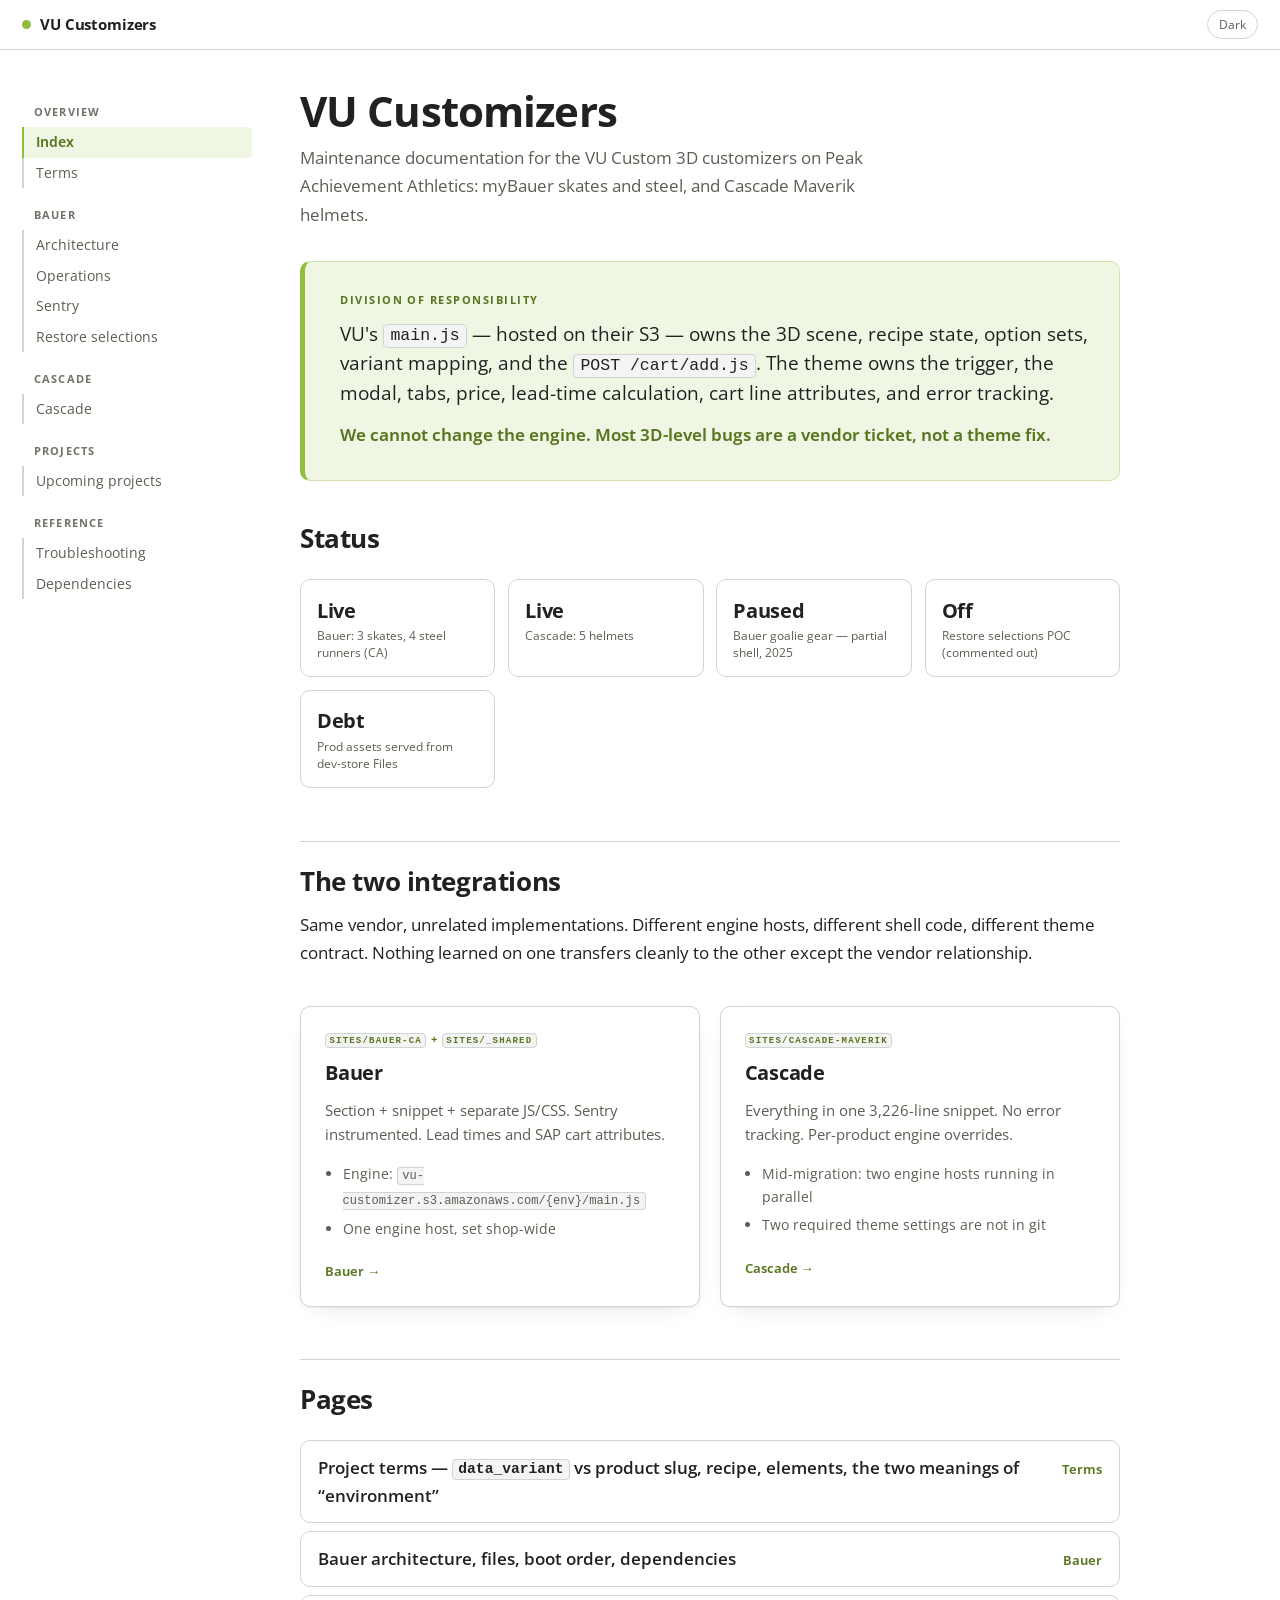
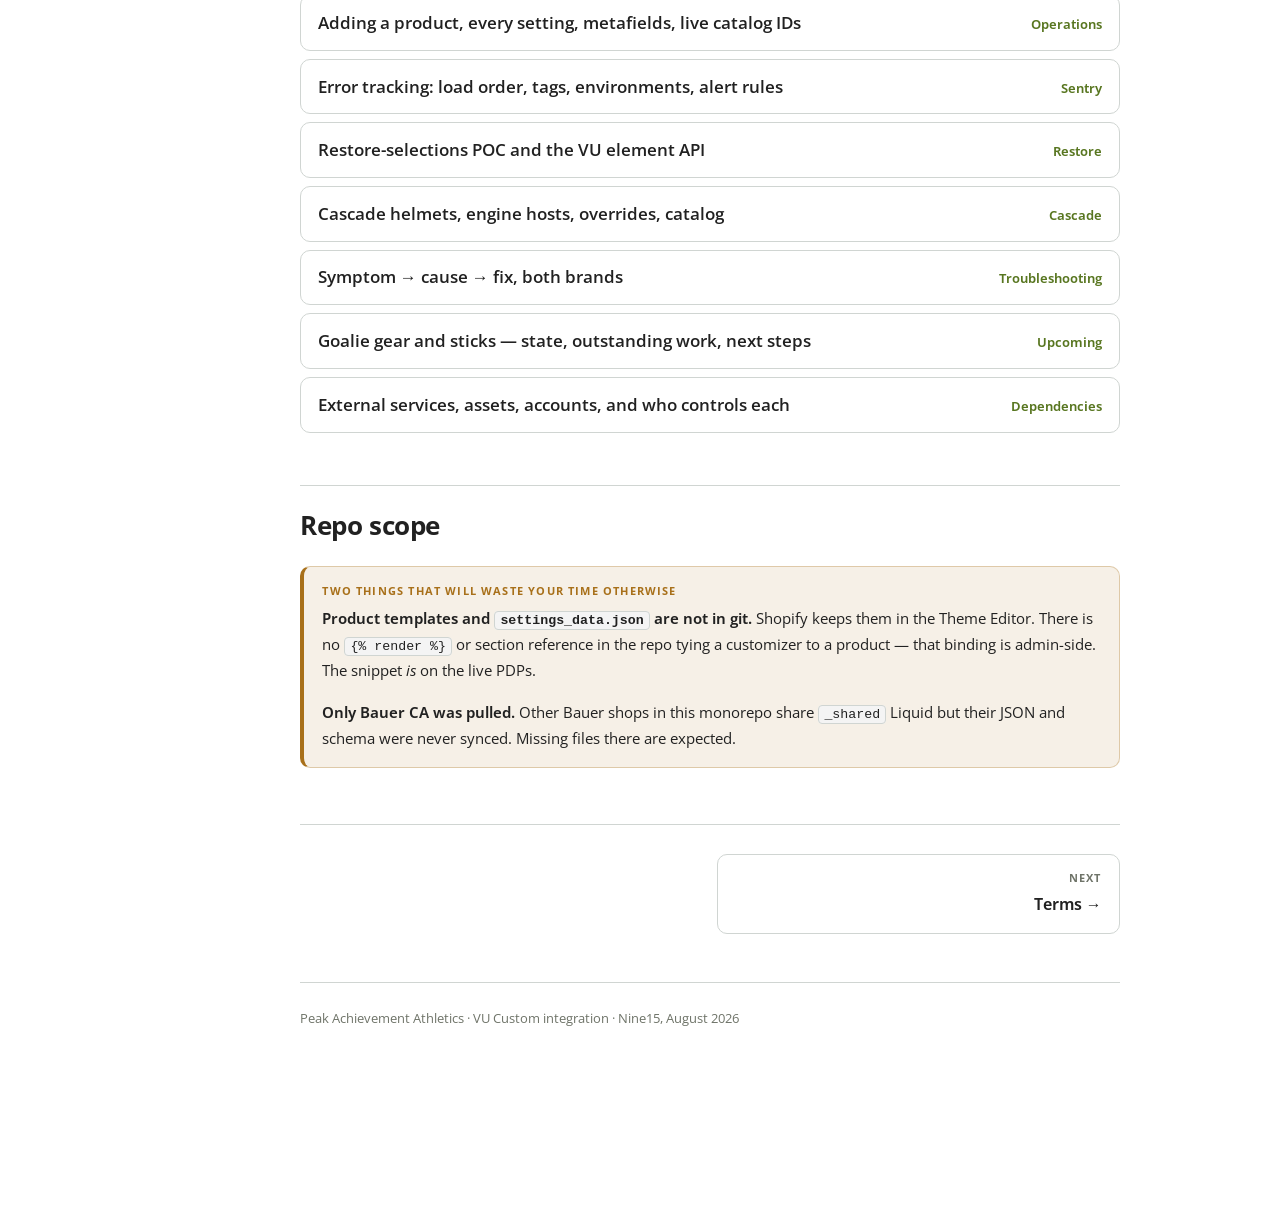
==== index.html @ 835f1262 "updated" ====
<!DOCTYPE html>
<html lang="en" data-theme="light">
<head>
<meta charset="utf-8">
<meta name="viewport" content="width=device-width,initial-scale=1">
<meta name="robots" content="noindex,nofollow,noarchive">
<title>VU Customizers — knowledge transfer</title>
<link rel="preconnect" href="https://fonts.googleapis.com">
<link rel="preconnect" href="https://fonts.gstatic.com" crossorigin>
<link rel="stylesheet" href="https://fonts.googleapis.com/css2?family=Open+Sans:ital,wght@0,400;0,600;0,700;1,400&display=swap">
<link rel="stylesheet" href="./guide.css">
</head>
<body>
<header class="top"><div class="top-in">
  <a class="brand" href="./index.html"><span class="dot"></span><b>VU Customizers</b></a>
  <button class="tbtn" id="tt" type="button">Dark</button>
</div></header>
<div class="wrap solo">
<main>

<h1>VU Customizers</h1>
<p class="lede">Maintenance documentation for the VU Custom 3D customizers on Peak Achievement Athletics: myBauer skates and steel, and Cascade Maverik helmets.</p>

<div class="gold">
  <p class="tag">Division of responsibility</p>
  <p>VU's <code>main.js</code> — hosted on their S3 — owns the 3D scene, recipe state, option sets, variant mapping, and the <code>POST /cart/add.js</code>. The theme owns the trigger, the modal, tabs, price, lead-time calculation, cart line attributes, and error tracking.</p>
  <span class="ask">We cannot change the engine. Most 3D-level bugs are a vendor ticket, not a theme fix.</span>
</div>

<h2 id="state">Status</h2>
<div class="statrow">
  <div class="stat"><b>Live</b><span>Bauer: 3 skates, 4 steel runners (CA)</span></div>
  <div class="stat"><b>Live</b><span>Cascade: 5 helmets</span></div>
  <div class="stat"><b>Paused</b><span>Bauer goalie gear — partial shell, 2025</span></div>
  <div class="stat"><b>Off</b><span>Restore selections POC (commented out)</span></div>
  <div class="stat"><b>Debt</b><span>Prod assets served from dev-store Files</span></div>
</div>

<h2 id="brands">The two integrations</h2>
<p>Same vendor, unrelated implementations. Different engine hosts, different shell code, different theme contract. Nothing learned on one transfers cleanly to the other except the vendor relationship.</p>

<div class="cards">
  <a class="card" href="./bauer.html">
    <p class="who"><code>sites/bauer-ca</code> + <code>sites/_shared</code></p>
    <h3>Bauer</h3>
    <p>Section + snippet + separate JS/CSS. Sentry instrumented. Lead times and SAP cart attributes.</p>
    <ul>
      <li>Engine: <code>vu-customizer.s3.amazonaws.com/{env}/main.js</code></li>
      <li>One engine host, set shop-wide</li>
    </ul>
    <span class="go">Bauer &rarr;</span>
  </a>
  <a class="card" href="./cascade.html">
    <p class="who"><code>sites/cascade-maverik</code></p>
    <h3>Cascade</h3>
    <p>Everything in one 3,226-line snippet. No error tracking. Per-product engine overrides.</p>
    <ul>
      <li>Mid-migration: two engine hosts running in parallel</li>
      <li>Two required theme settings are not in git</li>
    </ul>
    <span class="go">Cascade &rarr;</span>
  </a>
</div>

<h2 id="pages">Pages</h2>
<ul class="router">
  <li><a href="./glossary.html"><span class="qq">Project terms — <code>data_variant</code> vs product slug, recipe, elements, the two meanings of “environment”</span><span class="aa">Terms</span></a></li>
  <li><a href="./bauer.html"><span class="qq">Bauer architecture, files, boot order, dependencies</span><span class="aa">Bauer</span></a></li>
  <li><a href="./operations-guide.html"><span class="qq">Adding a product, every setting, metafields, live catalog IDs</span><span class="aa">Operations</span></a></li>
  <li><a href="./sentry.html"><span class="qq">Error tracking: load order, tags, environments, alert rules</span><span class="aa">Sentry</span></a></li>
  <li><a href="./restore.html"><span class="qq">Restore-selections POC and the VU element API</span><span class="aa">Restore</span></a></li>
  <li><a href="./cascade.html"><span class="qq">Cascade helmets, engine hosts, overrides, catalog</span><span class="aa">Cascade</span></a></li>
  <li><a href="./troubleshooting.html"><span class="qq">Symptom → cause → fix, both brands</span><span class="aa">Troubleshooting</span></a></li>
  <li><a href="./roadmap.html"><span class="qq">Goalie gear and sticks — state, outstanding work, next steps</span><span class="aa">Upcoming</span></a></li>
  <li><a href="./dependencies.html"><span class="qq">External services, assets, accounts, and who controls each</span><span class="aa">Dependencies</span></a></li>
</ul>

<h2 id="repo">Repo scope</h2>
<div class="call care">
  <span class="lab">Two things that will waste your time otherwise</span>
  <p><strong>Product templates and <code>settings_data.json</code> are not in git.</strong> Shopify keeps them in the Theme Editor. There is no <code>{% render %}</code> or section reference in the repo tying a customizer to a product — that binding is admin-side. The snippet <em>is</em> on the live PDPs.</p>
  <p><strong>Only Bauer CA was pulled.</strong> Other Bauer shops in this monorepo share <code>_shared</code> Liquid but their JSON and schema were never synced. Missing files there are expected.</p>
</div>

<div class="pager">
  <span></span>
  <a class="nx" href="./glossary.html"><span class="dir">Next</span><span class="ttl">Terms &rarr;</span></a>
</div>

<footer><p>Peak Achievement Athletics · VU Custom integration · Nine15, August 2026</p></footer>
</main></div>
<script src="./guide.js"></script>
</body>
</html>
---- guide.css ----
/* VU Customizers guide — one stylesheet, no build step. */
*,*::before,*::after{box-sizing:border-box}
:root{
  --ink:#212121; --warm:#5a5f52; --border:#d0d5d2; --surface:#f4f4f4; --cream:#f7f9f3;
  --success:#4f7b39; --success-text:#446b31; --accent:#90bd3e; --accent-text:#587620;
  --accent-solid:#90bd3e; --accent-on:#16240a; --danger:#a8342a; --warnc:#a8701a;
  --page:#ffffff; --card:#ffffff; --muted:#6f7469;
  --accent-wash:rgba(144,189,62,.14); --success-wash:rgba(79,123,57,.09);
  --danger-wash:rgba(168,52,42,.07); --warn-wash:rgba(168,112,26,.10);
  --shadow:0 1px 2px rgba(26,26,26,.05),0 8px 24px -16px rgba(26,26,26,.28);
  --radius:10px; --maxw:820px;
  --sans:"Open Sans",-apple-system,BlinkMacSystemFont,"Segoe UI",Roboto,Helvetica,Arial,sans-serif;
  --serif:"Open Sans",-apple-system,BlinkMacSystemFont,"Segoe UI",Roboto,Helvetica,Arial,sans-serif;
  --mono:ui-monospace,SFMono-Regular,"SF Mono",Menlo,Consolas,monospace;
}
[data-theme="dark"]{
  --ink:#e9ebe5; --warm:#a6ab9e; --border:#3a3d36; --surface:#20221e; --cream:#1b1d19;
  --success:#9ccf6a; --success-text:#9ccf6a; --accent:#a8d45e; --accent-text:#a8d45e;
  --accent-solid:#a8d45e; --accent-on:#16240a; --danger:#e08278; --warnc:#e0ac5c;
  --page:#131512; --card:#1b1d19; --muted:#8f948a;
  --accent-wash:rgba(168,212,94,.13); --success-wash:rgba(156,207,106,.10);
  --danger-wash:rgba(224,130,120,.10); --warn-wash:rgba(224,172,92,.10);
  --shadow:0 1px 2px rgba(0,0,0,.5),0 8px 24px -16px rgba(0,0,0,.8);
}
html{-webkit-text-size-adjust:100%;scroll-behavior:smooth}
@media (prefers-reduced-motion:reduce){html{scroll-behavior:auto}*{transition:none!important}}
body{margin:0;background:var(--page);color:var(--ink);font-family:var(--sans);
  font-size:17px;line-height:1.65;overflow-x:hidden;
  -webkit-font-smoothing:antialiased;transition:background .2s,color .2s}
img{max-width:100%;height:auto;display:block}
a{color:var(--accent-text);text-decoration-thickness:1px;text-underline-offset:2px}
a:hover{color:var(--accent)}
:focus-visible{outline:2px solid var(--accent);outline-offset:2px;border-radius:3px}
code{font-family:var(--mono);font-size:.86em;background:var(--surface);
  border:1px solid var(--border);border-radius:4px;padding:.09em .38em;word-break:break-word}
pre{background:var(--surface);border:1px solid var(--border);border-radius:var(--radius);
  padding:1rem 1.1rem;overflow-x:auto;font-family:var(--mono);font-size:.82rem;line-height:1.55;margin:1.2rem 0}
pre code{background:none;border:0;padding:0}

/* ---------- chrome ---------- */
.top{position:sticky;top:0;z-index:40;background:color-mix(in srgb,var(--page) 88%,transparent);
  backdrop-filter:saturate(150%) blur(12px);border-bottom:1px solid var(--border)}
.top-in{max-width:1440px;margin:0 auto;padding:.62rem 1.4rem;display:flex;align-items:center;gap:.9rem}
.brand{font-weight:650;font-size:.93rem;letter-spacing:-.01em;margin-right:auto;
  display:flex;align-items:center;gap:.55rem;min-width:0;color:inherit;text-decoration:none}
.brand b{white-space:nowrap;overflow:hidden;text-overflow:ellipsis}
.dot{width:9px;height:9px;border-radius:50%;background:var(--accent);flex:none}
.back{font-size:.84rem;color:var(--warm);text-decoration:none;white-space:nowrap}
.back:hover{color:var(--accent)}
.tbtn{background:var(--card);border:1px solid var(--border);color:var(--warm);cursor:pointer;
  border-radius:99px;padding:.3rem .68rem;font:inherit;font-size:.78rem;line-height:1.4}
.tbtn:hover{color:var(--ink);border-color:var(--warm)}

.wrap{max-width:1440px;margin:0 auto;padding:0 1.4rem;
  display:grid;grid-template-columns:236px minmax(0,1fr) 208px;gap:2.6rem;align-items:start}
.wrap.solo{grid-template-columns:236px minmax(0,1fr)}
main{min-width:0;padding:2.4rem 0 5rem;max-width:var(--maxw);grid-column:2}
.wide main{max-width:900px}
#sitenav{grid-column:1;grid-row:1/span 2}
.toc-d{grid-column:3;grid-row:1}
.toc-m{grid-column:2;grid-row:1}

.toc{position:sticky;top:64px;padding:2.6rem 0 2rem;max-height:calc(100vh - 72px);overflow-y:auto;
  font-size:.8rem;line-height:1.4}
.toc h2{font-size:.68rem;text-transform:uppercase;letter-spacing:.1em;color:var(--muted);
  margin:0 0 .85rem;font-weight:650;border:0;padding:0}
.toc a{display:block;padding:.3rem 0 .3rem .72rem;color:var(--warm);text-decoration:none;
  border-left:2px solid var(--border);transition:.14s}
.toc a:hover{color:var(--ink);border-left-color:var(--warm)}
.toc a.on{color:var(--accent-text);border-left-color:var(--accent);font-weight:550}
.toc a.sub{padding-left:1.5rem;font-size:.955em}
.toc-m{display:none}


/* ---------- site nav (left rail / mobile drawer) ---------- */
.burger{display:none;background:none;border:0;color:var(--ink);cursor:pointer;padding:.3rem;
  margin:-.3rem .1rem -.3rem -.3rem;border-radius:6px;line-height:0;flex:none}
.burger:hover{background:var(--surface)}
.burger svg{width:20px;height:20px;stroke:currentColor;stroke-width:1.8;fill:none;stroke-linecap:round}

#sitenav{position:sticky;top:64px;max-height:calc(100vh - 72px);overflow-y:auto;
  padding:2.6rem .4rem 2rem 0;font-size:.875rem;line-height:1.45}
#sitenav .grp{margin:0 0 1.25rem}
#sitenav .grp:last-child{margin-bottom:0}
#sitenav .lbl{font-size:.66rem;text-transform:uppercase;letter-spacing:.11em;color:var(--muted);
  font-weight:700;margin:0 0 .4rem;padding-left:.72rem}
#sitenav a{display:block;padding:.32rem 0 .32rem .72rem;color:var(--warm);text-decoration:none;
  border-left:2px solid var(--border);transition:.14s;border-radius:0 4px 4px 0}
#sitenav a:hover{color:var(--ink);border-left-color:var(--warm);background:var(--surface)}
#sitenav a.here{color:var(--accent-text);border-left-color:var(--accent);font-weight:650;
  background:var(--accent-wash)}
#navscrim{display:none;position:fixed;inset:0;z-index:44;background:rgba(0,0,0,.42)}

/* ---------- type ---------- */
h1{font-family:var(--sans);font-size:clamp(2rem,4.2vw,2.6rem);line-height:1.12;
  letter-spacing:-.021em;margin:0 0 .55rem;font-weight:700}
.eyebrow{font-size:.68rem;text-transform:uppercase;letter-spacing:.13em;font-weight:700;
  color:var(--muted);margin:0 0 .6rem}
.lede{font-size:1.08rem;color:var(--warm);margin:0 0 2rem;max-width:62ch}
h2{font-family:var(--sans);font-size:1.6rem;line-height:1.22;letter-spacing:-.016em;
  margin:3.3rem 0 .9rem;font-weight:700;scroll-margin-top:74px;
  padding-top:1.5rem;border-top:1px solid var(--border)}
h2:first-of-type{border-top:0;padding-top:0;margin-top:2.2rem}
h3{font-size:1.12rem;margin:2.1rem 0 .55rem;font-weight:700;letter-spacing:-.005em;scroll-margin-top:74px}
h4{font-size:.96rem;margin:1.5rem 0 .4rem;font-weight:650;color:var(--warm)}
.anchor{opacity:0;margin-left:.4rem;font-size:.7em;text-decoration:none;color:var(--muted);
  font-family:var(--sans);font-weight:400}
h2:hover .anchor,h3:hover .anchor,.anchor:focus{opacity:1}
p{margin:0 0 1.05rem}
ul,ol{margin:0 0 1.05rem;padding-left:1.35rem}
li{margin:.3rem 0}
hr{border:0;border-top:1px solid var(--border);margin:2.6rem 0}
strong{font-weight:650}
.small{font-size:.87rem;color:var(--warm)}

/* ---------- callouts ---------- */
.gold{position:relative;margin:0 0 2.6rem;padding:1.9rem 1.9rem 1.9rem 2.2rem;
  background:var(--accent-wash);border:1px solid color-mix(in srgb,var(--accent) 34%,transparent);
  border-left:5px solid var(--accent);border-radius:var(--radius)}
.gold .tag{font-size:.66rem;text-transform:uppercase;letter-spacing:.14em;font-weight:700;
  color:var(--accent-text);margin:0 0 .7rem}
.gold p{font-family:var(--sans);font-size:clamp(1.04rem,2.2vw,1.2rem);line-height:1.5;
  margin:0;color:var(--ink);font-weight:400}
.gold p + p{margin-top:.7rem}
.gold .ask{display:block;margin-top:.85rem;font-weight:650;color:var(--accent-text)}

.call{margin:1.5rem 0;padding:1rem 1.15rem;border-radius:var(--radius);border:1px solid var(--border);
  border-left:4px solid var(--warm);background:var(--surface);font-size:.965rem}
.call > :last-child{margin-bottom:0}
.call .lab{display:block;font-size:.67rem;text-transform:uppercase;letter-spacing:.11em;
  font-weight:700;margin-bottom:.35rem}
.call.rule{background:var(--accent-wash);border-color:color-mix(in srgb,var(--accent) 28%,transparent);
  border-left-color:var(--accent)}
.call.rule .lab{color:var(--accent-text)}
.call.warn{background:var(--danger-wash);border-color:color-mix(in srgb,var(--danger) 28%,transparent);
  border-left-color:var(--danger)}
.call.warn .lab{color:var(--danger)}
.call.tip{background:var(--success-wash);border-color:color-mix(in srgb,var(--success) 28%,transparent);
  border-left-color:var(--success)}
.call.tip .lab{color:var(--success-text)}
.call.care{background:var(--warn-wash);border-color:color-mix(in srgb,var(--warnc) 30%,transparent);
  border-left-color:var(--warnc)}
.call.care .lab{color:var(--warnc)}

/* ---------- steps ---------- */
.steps{list-style:none;padding:0;margin:1.4rem 0;counter-reset:s}
.steps > li{counter-increment:s;position:relative;padding:.95rem 1.15rem .95rem 3.45rem;
  margin:0 0 .6rem;background:var(--card);border:1px solid var(--border);border-radius:var(--radius)}
.steps > li::before{content:counter(s);position:absolute;left:1.05rem;top:.95rem;
  width:1.65rem;height:1.65rem;border-radius:50%;background:var(--accent-solid);color:var(--accent-on);
  font-size:.83rem;font-weight:700;display:flex;align-items:center;justify-content:center;
  font-variant-numeric:tabular-nums}
.steps > li > :last-child{margin-bottom:0}
.steps > li p{margin:0}
.steps > li p + p,.steps > li p + pre,.steps > li p + ul{margin-top:.45rem}
.steps > li b.st{display:block;margin-bottom:.15rem}

/* ---------- tables ---------- */
.tablewrap{overflow-x:auto;margin:1.4rem 0;border:1px solid var(--border);border-radius:var(--radius);
  -webkit-overflow-scrolling:touch}
table{border-collapse:collapse;width:100%;font-size:.9rem;min-width:460px}
th,td{text-align:left;padding:.62rem .85rem;border-bottom:1px solid var(--border);vertical-align:top}
th{background:var(--surface);font-weight:650;font-size:.76rem;text-transform:uppercase;
  letter-spacing:.05em;color:var(--warm);white-space:nowrap}
tbody tr:last-child td{border-bottom:0}
tbody tr:hover td{background:var(--surface)}
td code{white-space:nowrap}

/* ---------- pills / findings ---------- */
.pill{display:inline-block;padding:.13rem .55rem;border-radius:99px;font-size:.7rem;font-weight:700;
  letter-spacing:.03em;text-transform:uppercase;white-space:nowrap;border:1px solid}
.pill.crit{background:var(--danger-wash);color:var(--danger);border-color:var(--danger)}
.pill.med{background:var(--accent-wash);color:var(--accent-text);border-color:var(--accent)}
.pill.low{background:var(--surface);color:var(--warm);border-color:var(--border)}
.pill.ok{background:var(--success-wash);color:var(--success-text);border-color:var(--success)}
.pill.pend{background:var(--surface);color:var(--muted);border-color:var(--border)}
.pill.care{background:var(--warn-wash);color:var(--warnc);border-color:var(--warnc)}

.finding{margin:1.6rem 0;border:1px solid var(--border);border-left:4px solid var(--border);
  border-radius:var(--radius);padding:1.15rem 1.3rem;background:var(--card)}
.finding.crit{border-left-color:var(--danger)}
.finding.med{border-left-color:var(--accent)}
.finding.care{border-left-color:var(--warnc)}
.finding.low{border-left-color:var(--border)}
.finding h3{margin:0 0 .2rem;display:flex;flex-wrap:wrap;gap:.55rem;align-items:baseline}
.finding .meta{font-size:.8rem;color:var(--warm);margin:0 0 .85rem}
.finding > :last-child{margin-bottom:0}

/* ---------- cards / stats ---------- */
.cards{display:grid;grid-template-columns:repeat(auto-fit,minmax(268px,1fr));gap:1.2rem;margin:2.4rem 0}
.card{display:block;text-decoration:none;color:inherit;background:var(--card);
  border:1px solid var(--border);border-radius:var(--radius);padding:1.5rem 1.5rem 1.35rem;
  transition:.16s;box-shadow:var(--shadow);position:relative;overflow:hidden}
.card::before{content:"";position:absolute;inset:0 auto 0 0;width:3px;background:var(--accent);
  transform:scaleY(0);transform-origin:top;transition:transform .18s}
.card:hover{border-color:var(--warm);transform:translateY(-2px)}
.card:hover::before{transform:scaleY(1)}
.card .who{font-size:.66rem;text-transform:uppercase;letter-spacing:.11em;font-weight:700;
  color:var(--accent-text);margin:0 0 .5rem}
.card h3{font-family:var(--sans);font-size:1.24rem;margin:0 0 .5rem;font-weight:700;letter-spacing:-.012em}
.card p{font-size:.92rem;color:var(--warm);margin:0 0 1rem}
.card .go{font-size:.83rem;font-weight:650;color:var(--accent-text)}
.card ul{margin:0 0 1rem;padding-left:1.1rem;font-size:.88rem;color:var(--warm)}

.statrow{display:grid;grid-template-columns:repeat(auto-fit,minmax(160px,1fr));gap:.8rem;margin:1.6rem 0 2.2rem}
.stat{border:1px solid var(--border);border-radius:var(--radius);padding:.9rem 1rem;background:var(--card)}
.stat b{display:block;font-family:var(--sans);font-size:1.22rem;font-weight:700;letter-spacing:-.015em}
.stat span{font-size:.78rem;color:var(--warm);display:block;line-height:1.4}

.arch{font-family:var(--mono);font-size:.78rem;line-height:1.55;background:var(--surface);
  border:1px solid var(--border);border-radius:var(--radius);padding:1.1rem 1.2rem;white-space:pre;overflow-x:auto}

/* ---------- router (which page do I need) ---------- */
.router{list-style:none;padding:0;margin:1.5rem 0 0}
.router li{margin:0 0 .5rem}
.router a{display:flex;gap:1rem;align-items:baseline;flex-wrap:wrap;text-decoration:none;color:inherit;
  border:1px solid var(--border);border-radius:var(--radius);padding:.8rem 1.05rem;background:var(--card);
  transition:.15s}
.router a:hover{border-color:var(--accent);background:var(--accent-wash)}
.router .qq{font-weight:600;flex:1 1 15rem;min-width:0}
.router .aa{font-size:.84rem;color:var(--accent-text);font-weight:650;white-space:nowrap}

/* ---------- glossary ---------- */
.filter{display:flex;gap:.6rem;align-items:center;margin:1.6rem 0 .4rem;flex-wrap:wrap}
.filter input{flex:1 1 16rem;min-width:0;font:inherit;font-size:.95rem;padding:.55rem .85rem;
  border-radius:var(--radius);border:1px solid var(--border);background:var(--card);color:var(--ink)}
.filter input::placeholder{color:var(--muted)}
.filter .count{font-size:.8rem;color:var(--muted)}
.gl{margin:1.4rem 0 0}
.gl .term{border-top:1px solid var(--border);padding:1.05rem 0 .1rem;scroll-margin-top:74px}
.gl .term:first-child{border-top:0}
.gl dt{font-weight:650;font-size:1rem;margin:0 0 .3rem;display:flex;gap:.5rem;
  align-items:baseline;flex-wrap:wrap}
.gl dt .also{font-size:.78rem;font-weight:400;color:var(--muted)}
.gl dd{margin:0 0 .55rem;color:var(--warm)}
.gl dd:last-child{margin-bottom:.55rem}
.gl dd strong{color:var(--ink)}
.nohits{padding:1.4rem 0;color:var(--muted);display:none}

/* ---------- troubleshooting ---------- */
.q{margin:1.5rem 0;border:1px solid var(--border);border-radius:var(--radius);background:var(--card);
  overflow:hidden}
.q > summary{cursor:pointer;padding:.95rem 1.15rem;font-weight:650;list-style:none;
  display:flex;gap:.7rem;align-items:baseline}
.q > summary::-webkit-details-marker{display:none}
.q > summary::after{content:"+";margin-left:auto;color:var(--muted);font-weight:400;flex:none}
.q[open] > summary::after{content:"–"}
.q > summary:hover{background:var(--surface)}
.q .body{padding:.2rem 1.15rem 1.1rem;border-top:1px solid var(--border)}
.q .body > :last-child{margin-bottom:0}
.q .body h4{margin-top:1.1rem}
.q .body h4:first-child{margin-top:.9rem}

/* ---------- checklist ---------- */
.check{list-style:none;padding:0;margin:1.3rem 0}
.check > li{position:relative;padding:.85rem 1.1rem .85rem 2.9rem;margin:0 0 .55rem;
  background:var(--card);border:1px solid var(--border);border-radius:var(--radius)}
.check > li::before{content:"";position:absolute;left:1.05rem;top:1.15rem;width:1.05rem;height:1.05rem;
  border:1.5px solid var(--warm);border-radius:3px}
.check > li > :last-child{margin-bottom:0}
.check > li b.ct{display:block;margin-bottom:.15rem}
.check > li .why{font-size:.9rem;color:var(--warm);margin:.25rem 0 0}

/* ---------- pager ---------- */
.pager{display:grid;grid-template-columns:repeat(auto-fit,minmax(220px,1fr));gap:.9rem;
  margin:3.5rem 0 0;padding-top:1.8rem;border-top:1px solid var(--border)}
.pager a{display:block;text-decoration:none;color:inherit;border:1px solid var(--border);
  border-radius:var(--radius);padding:.9rem 1.1rem;background:var(--card);transition:.15s}
.pager a:hover{border-color:var(--accent);background:var(--accent-wash)}
.pager .dir{display:block;font-size:.66rem;text-transform:uppercase;letter-spacing:.11em;
  color:var(--muted);font-weight:700;margin-bottom:.2rem}
.pager .ttl{font-weight:650;font-size:.98rem}
.pager .nx{text-align:right}


footer{border-top:1px solid var(--border);margin-top:3rem;padding:1.6rem 0 3rem;
  font-size:.82rem;color:var(--muted)}
footer a{color:var(--warm)}

@media (max-width:1140px){
  .wrap,.wrap.solo{grid-template-columns:236px minmax(0,1fr)}
  .toc-d{display:none}
  .toc-m{display:block;grid-column:2}
}
@media (max-width:900px){
  .wrap,.wrap.solo{grid-template-columns:1fr;gap:0}
  main,.toc-m,.toc-d{grid-column:1}
  .burger{display:block}
  #sitenav{position:fixed;z-index:45;top:0;left:0;bottom:0;width:272px;max-height:none;
    background:var(--page);border-right:1px solid var(--border);padding:1rem 1rem 2rem;
    transform:translateX(-100%);transition:transform .22s ease;overflow-y:auto;
    box-shadow:0 0 40px rgba(0,0,0,.2)}
  body.navopen #sitenav{transform:translateX(0)}
  body.navopen #navscrim{display:block}
  body.navopen{overflow:hidden}
  #sitenav .navclose{display:flex;align-items:center;justify-content:space-between;
    margin:0 0 1.1rem;font-size:.68rem;text-transform:uppercase;letter-spacing:.11em;
    color:var(--muted);font-weight:700}
  #sitenav .navclose button{background:none;border:0;color:var(--warm);font:inherit;
    font-size:1.25rem;line-height:1;cursor:pointer;padding:.1rem .4rem;border-radius:5px}
  #sitenav .navclose button:hover{background:var(--surface);color:var(--ink)}
  .toc{position:static;max-height:none;padding:1.3rem 0 0;overflow:visible}
  .toc-m{display:block;border:1px solid var(--border);border-radius:var(--radius);
    background:var(--surface);padding:.2rem .95rem}
  .toc-m summary{cursor:pointer;padding:.6rem 0;font-weight:650;font-size:.88rem;list-style:none}
  .toc-m summary::-webkit-details-marker{display:none}
  .toc-m summary::after{content:" ▾";color:var(--muted)}
  .toc-m[open] summary::after{content:" ▴"}
  .toc-m .in{padding-bottom:.75rem}
  main{padding-top:1.6rem}
  body{font-size:16px}
  .pager .nx{text-align:left}
}
@media (min-width:901px){#sitenav .navclose{display:none}}
@media print{
  .top,.toc,#sitenav,#navscrim,.tbtn,.burger,.pager,.filter,footer{display:none!important}
  .wrap{display:block;max-width:none}
  main{max-width:none;padding:0}
  a{color:inherit;text-decoration:none}
  .q{break-inside:avoid}
  .q .body{display:block!important}
}
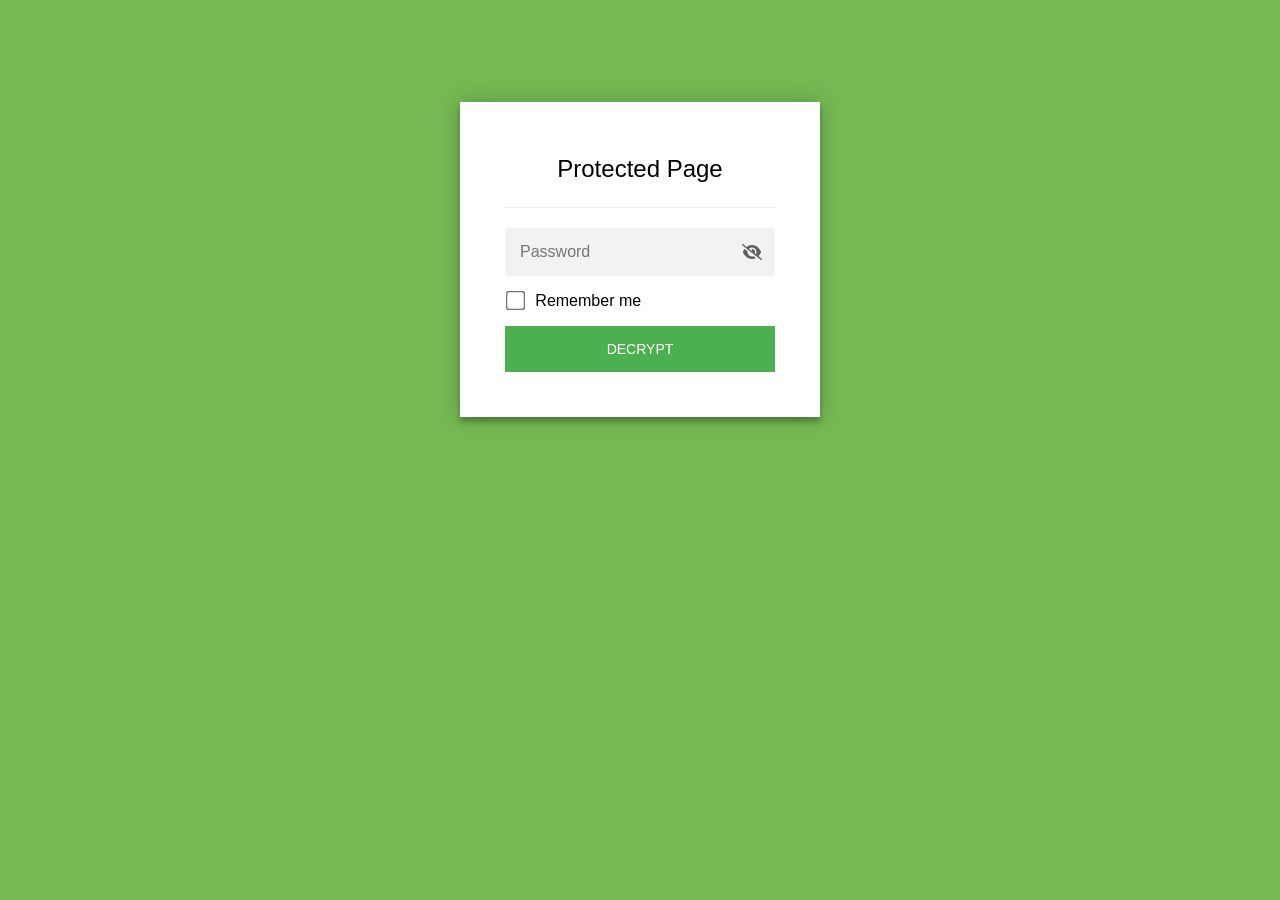
==== commit 80496bfd: "updated" ====
--- a/index.html
+++ b/index.html
@@ -1,94 +1,892 @@
 <!DOCTYPE html>
-<html lang="en" data-theme="light">
-<head>
-<meta charset="utf-8">
-<meta name="viewport" content="width=device-width,initial-scale=1">
-<meta name="robots" content="noindex,nofollow,noarchive">
-<title>VU Customizers — knowledge transfer</title>
-<link rel="preconnect" href="https://fonts.googleapis.com">
-<link rel="preconnect" href="https://fonts.gstatic.com" crossorigin>
-<link rel="stylesheet" href="https://fonts.googleapis.com/css2?family=Open+Sans:ital,wght@0,400;0,600;0,700;1,400&display=swap">
-<link rel="stylesheet" href="./guide.css">
-</head>
-<body>
-<header class="top"><div class="top-in">
-  <a class="brand" href="./index.html"><span class="dot"></span><b>VU Customizers</b></a>
-  <button class="tbtn" id="tt" type="button">Dark</button>
-</div></header>
-<div class="wrap solo">
-<main>
-
-<h1>VU Customizers</h1>
-<p class="lede">Maintenance documentation for the VU Custom 3D customizers on Peak Achievement Athletics: myBauer skates and steel, and Cascade Maverik helmets.</p>
-
-<div class="gold">
-  <p class="tag">Division of responsibility</p>
-  <p>VU's <code>main.js</code> — hosted on their S3 — owns the 3D scene, recipe state, option sets, variant mapping, and the <code>POST /cart/add.js</code>. The theme owns the trigger, the modal, tabs, price, lead-time calculation, cart line attributes, and error tracking.</p>
-  <span class="ask">We cannot change the engine. Most 3D-level bugs are a vendor ticket, not a theme fix.</span>
-</div>
-
-<h2 id="state">Status</h2>
-<div class="statrow">
-  <div class="stat"><b>Live</b><span>Bauer: 3 skates, 4 steel runners (CA)</span></div>
-  <div class="stat"><b>Live</b><span>Cascade: 5 helmets</span></div>
-  <div class="stat"><b>Paused</b><span>Bauer goalie gear — partial shell, 2025</span></div>
-  <div class="stat"><b>Off</b><span>Restore selections POC (commented out)</span></div>
-  <div class="stat"><b>Debt</b><span>Prod assets served from dev-store Files</span></div>
-</div>
-
-<h2 id="brands">The two integrations</h2>
-<p>Same vendor, unrelated implementations. Different engine hosts, different shell code, different theme contract. Nothing learned on one transfers cleanly to the other except the vendor relationship.</p>
-
-<div class="cards">
-  <a class="card" href="./bauer.html">
-    <p class="who"><code>sites/bauer-ca</code> + <code>sites/_shared</code></p>
-    <h3>Bauer</h3>
-    <p>Section + snippet + separate JS/CSS. Sentry instrumented. Lead times and SAP cart attributes.</p>
-    <ul>
-      <li>Engine: <code>vu-customizer.s3.amazonaws.com/{env}/main.js</code></li>
-      <li>One engine host, set shop-wide</li>
-    </ul>
-    <span class="go">Bauer &rarr;</span>
-  </a>
-  <a class="card" href="./cascade.html">
-    <p class="who"><code>sites/cascade-maverik</code></p>
-    <h3>Cascade</h3>
-    <p>Everything in one 3,226-line snippet. No error tracking. Per-product engine overrides.</p>
-    <ul>
-      <li>Mid-migration: two engine hosts running in parallel</li>
-      <li>Two required theme settings are not in git</li>
-    </ul>
-    <span class="go">Cascade &rarr;</span>
-  </a>
-</div>
-
-<h2 id="pages">Pages</h2>
-<ul class="router">
-  <li><a href="./glossary.html"><span class="qq">Project terms — <code>data_variant</code> vs product slug, recipe, elements, the two meanings of “environment”</span><span class="aa">Terms</span></a></li>
-  <li><a href="./bauer.html"><span class="qq">Bauer architecture, files, boot order, dependencies</span><span class="aa">Bauer</span></a></li>
-  <li><a href="./operations-guide.html"><span class="qq">Adding a product, every setting, metafields, live catalog IDs</span><span class="aa">Operations</span></a></li>
-  <li><a href="./sentry.html"><span class="qq">Error tracking: load order, tags, environments, alert rules</span><span class="aa">Sentry</span></a></li>
-  <li><a href="./restore.html"><span class="qq">Restore-selections POC and the VU element API</span><span class="aa">Restore</span></a></li>
-  <li><a href="./cascade.html"><span class="qq">Cascade helmets, engine hosts, overrides, catalog</span><span class="aa">Cascade</span></a></li>
-  <li><a href="./troubleshooting.html"><span class="qq">Symptom → cause → fix, both brands</span><span class="aa">Troubleshooting</span></a></li>
-  <li><a href="./roadmap.html"><span class="qq">Goalie gear and sticks — state, outstanding work, next steps</span><span class="aa">Upcoming</span></a></li>
-  <li><a href="./dependencies.html"><span class="qq">External services, assets, accounts, and who controls each</span><span class="aa">Dependencies</span></a></li>
-</ul>
-
-<h2 id="repo">Repo scope</h2>
-<div class="call care">
-  <span class="lab">Two things that will waste your time otherwise</span>
-  <p><strong>Product templates and <code>settings_data.json</code> are not in git.</strong> Shopify keeps them in the Theme Editor. There is no <code>{% render %}</code> or section reference in the repo tying a customizer to a product — that binding is admin-side. The snippet <em>is</em> on the live PDPs.</p>
-  <p><strong>Only Bauer CA was pulled.</strong> Other Bauer shops in this monorepo share <code>_shared</code> Liquid but their JSON and schema were never synced. Missing files there are expected.</p>
-</div>
-
-<div class="pager">
-  <span></span>
-  <a class="nx" href="./glossary.html"><span class="dir">Next</span><span class="ttl">Terms &rarr;</span></a>
-</div>
-
-<footer><p>Peak Achievement Athletics · VU Custom integration · Nine15, August 2026</p></footer>
-</main></div>
-<script src="./guide.js"></script>
-</body>
+<html class="staticrypt-html">
+    <head>
+        <meta charset="utf-8" />
+        <title>Protected Page</title>
+        <meta name="viewport" content="width=device-width, initial-scale=1" />
+
+        <!-- do not cache this page -->
+        <meta http-equiv="cache-control" content="max-age=0" />
+        <meta http-equiv="cache-control" content="no-cache" />
+        <meta http-equiv="expires" content="0" />
+        <meta http-equiv="expires" content="Tue, 01 Jan 1980 1:00:00 GMT" />
+        <meta http-equiv="pragma" content="no-cache" />
+
+        <style>
+            .staticrypt-hr {
+                margin-top: 20px;
+                margin-bottom: 20px;
+                border: 0;
+                border-top: 1px solid #eee;
+            }
+
+            .staticrypt-page {
+                width: 360px;
+                padding: 8% 0 0;
+                margin: auto;
+                box-sizing: border-box;
+            }
+
+            .staticrypt-form {
+                position: relative;
+                z-index: 1;
+                background: #ffffff;
+                max-width: 360px;
+                margin: 0 auto 100px;
+                padding: 45px;
+                text-align: center;
+                box-shadow: 0 0 20px 0 rgba(0, 0, 0, 0.2), 0 5px 5px 0 rgba(0, 0, 0, 0.24);
+            }
+
+            .staticrypt-form input[type="password"],
+            input[type="text"] {
+                background: inherit;
+                border: 0;
+                box-sizing: border-box; /* This ensures padding is included in the total width */
+                font-size: 14px;
+                outline: 0;
+                padding: 15px 30px 15px 15px; /* Adjust the padding to ensure there is space for the icon */
+                width: 100%;
+            }
+
+            .staticrypt-password-container {
+                position: relative;
+                outline: 0;
+                background: #f2f2f2;
+                width: 100%;
+                border: 0;
+                margin: 0 0 15px;
+                box-sizing: border-box;
+            }
+
+            .staticrypt-toggle-password-visibility {
+                cursor: pointer;
+                height: 20px;
+                opacity: 60%;
+                padding: 13px;
+                position: absolute;
+                right: 0;
+                top: 50%;
+                transform: translateY(-50%);
+                width: 20px;
+            }
+
+            .staticrypt-form .staticrypt-decrypt-button {
+                text-transform: uppercase;
+                outline: 0;
+                background: #4CAF50;
+                width: 100%;
+                border: 0;
+                padding: 15px;
+                color: #ffffff;
+                font-size: 14px;
+                cursor: pointer;
+            }
+
+            .staticrypt-form .staticrypt-decrypt-button:hover,
+            .staticrypt-form .staticrypt-decrypt-button:active,
+            .staticrypt-form .staticrypt-decrypt-button:focus {
+                background: #4CAF50;
+                filter: brightness(92%);
+            }
+
+            .staticrypt-html {
+                height: 100%;
+            }
+
+            .staticrypt-body {
+                height: 100%;
+                margin: 0;
+            }
+
+            .staticrypt-content {
+                height: 100%;
+                margin-bottom: 1em;
+                background: #76B852;
+                font-family: "Arial", sans-serif;
+                -webkit-font-smoothing: antialiased;
+                -moz-osx-font-smoothing: grayscale;
+            }
+
+            .staticrypt-instructions {
+                margin-top: -1em;
+                margin-bottom: 1em;
+            }
+
+            .staticrypt-title {
+                font-size: 1.5em;
+            }
+
+            label.staticrypt-remember {
+                display: flex;
+                align-items: center;
+                margin-bottom: 1em;
+            }
+
+            .staticrypt-remember input[type="checkbox"] {
+                transform: scale(1.5);
+                margin-right: 1em;
+            }
+
+            .hidden {
+                display: none !important;
+            }
+
+            .staticrypt-spinner-container {
+                height: 100%;
+                display: flex;
+                align-items: center;
+                justify-content: center;
+            }
+
+            .staticrypt-spinner {
+                display: inline-block;
+                width: 2rem;
+                height: 2rem;
+                vertical-align: text-bottom;
+                border: 0.25em solid gray;
+                border-right-color: transparent;
+                border-radius: 50%;
+                -webkit-animation: spinner-border 0.75s linear infinite;
+                animation: spinner-border 0.75s linear infinite;
+                animation-duration: 0.75s;
+                animation-timing-function: linear;
+                animation-delay: 0s;
+                animation-iteration-count: infinite;
+                animation-direction: normal;
+                animation-fill-mode: none;
+                animation-play-state: running;
+                animation-name: spinner-border;
+            }
+
+            @keyframes spinner-border {
+                100% {
+                    transform: rotate(360deg);
+                }
+            }
+
+            @media screen and (-webkit-min-device-pixel-ratio: 0) {
+                .staticrypt-form input[type="password"],
+                input[type="text"] {
+                    font-size: 16px;
+                }
+            }
+        </style>
+    </head>
+
+    <body class="staticrypt-body">
+        <div id="staticrypt_loading" class="staticrypt-spinner-container">
+            <div class="staticrypt-spinner"></div>
+        </div>
+
+        <div id="staticrypt_content" class="staticrypt-content hidden">
+            <div class="staticrypt-page">
+                <div class="staticrypt-form">
+                    <div class="staticrypt-instructions">
+                        <p class="staticrypt-title">Protected Page</p>
+                        <p></p>
+                    </div>
+
+                    <hr class="staticrypt-hr" />
+
+                    <form id="staticrypt-form" action="#" method="post">
+                        <div class="staticrypt-password-container">
+                            <input
+                                id="staticrypt-password"
+                                type="password"
+                                name="password"
+                                placeholder="Password"
+                                autofocus
+                            />
+
+                            <img
+                                class="staticrypt-toggle-password-visibility"
+                                alt="Show password"
+                                title="Show password"
+                                src="[data-uri]"
+                            />
+                        </div>
+
+                        <label id="staticrypt-remember-label" class="staticrypt-remember hidden">
+                            <input id="staticrypt-remember" type="checkbox" name="remember" />
+                            Remember me
+                        </label>
+
+                        <input type="submit" class="staticrypt-decrypt-button" value="DECRYPT" />
+                    </form>
+                </div>
+            </div>
+        </div>
+
+        <script>
+            // these variables will be filled when generating the file - the template format is 'variable_name'
+            const staticryptInitiator = ((function(){
+  const exports = {};
+  const cryptoEngine = ((function(){
+  const exports = {};
+  const { subtle } = crypto;
+
+const IV_BITS = 16 * 8;
+const HEX_BITS = 4;
+const ENCRYPTION_ALGO = "AES-CBC";
+
+/**
+ * Translates between utf8 encoded hexadecimal strings
+ * and Uint8Array bytes.
+ */
+const HexEncoder = {
+    /**
+     * hex string -> bytes
+     * @param {string} hexString
+     * @returns {Uint8Array}
+     */
+    parse: function (hexString) {
+        if (hexString.length % 2 !== 0) throw "Invalid hexString";
+        const arrayBuffer = new Uint8Array(hexString.length / 2);
+
+        for (let i = 0; i < hexString.length; i += 2) {
+            const byteValue = parseInt(hexString.substring(i, i + 2), 16);
+            if (isNaN(byteValue)) {
+                throw "Invalid hexString";
+            }
+            arrayBuffer[i / 2] = byteValue;
+        }
+        return arrayBuffer;
+    },
+
+    /**
+     * bytes -> hex string
+     * @param {Uint8Array} bytes
+     * @returns {string}
+     */
+    stringify: function (bytes) {
+        const hexBytes = [];
+
+        for (let i = 0; i < bytes.length; ++i) {
+            let byteString = bytes[i].toString(16);
+            if (byteString.length < 2) {
+                byteString = "0" + byteString;
+            }
+            hexBytes.push(byteString);
+        }
+        return hexBytes.join("");
+    },
+};
+
+/**
+ * Translates between utf8 strings and Uint8Array bytes.
+ */
+const UTF8Encoder = {
+    parse: function (str) {
+        return new TextEncoder().encode(str);
+    },
+
+    stringify: function (bytes) {
+        return new TextDecoder().decode(bytes);
+    },
+};
+
+/**
+ * Salt and encrypt a msg with a password.
+ */
+async function encrypt(msg, hashedPassword) {
+    // Must be 16 bytes, unpredictable, and preferably cryptographically random. However, it need not be secret.
+    // https://developer.mozilla.org/en-US/docs/Web/API/SubtleCrypto/encrypt#parameters
+    const iv = crypto.getRandomValues(new Uint8Array(IV_BITS / 8));
+
+    const key = await subtle.importKey("raw", HexEncoder.parse(hashedPassword), ENCRYPTION_ALGO, false, ["encrypt"]);
+
+    const encrypted = await subtle.encrypt(
+        {
+            name: ENCRYPTION_ALGO,
+            iv: iv,
+        },
+        key,
+        UTF8Encoder.parse(msg)
+    );
+
+    // iv will be 32 hex characters, we prepend it to the ciphertext for use in decryption
+    return HexEncoder.stringify(iv) + HexEncoder.stringify(new Uint8Array(encrypted));
+}
+exports.encrypt = encrypt;
+
+/**
+ * Decrypt a salted msg using a password.
+ *
+ * @param {string} encryptedMsg
+ * @param {string} hashedPassword
+ * @returns {Promise<string>}
+ */
+async function decrypt(encryptedMsg, hashedPassword) {
+    const ivLength = IV_BITS / HEX_BITS;
+    const iv = HexEncoder.parse(encryptedMsg.substring(0, ivLength));
+    const encrypted = encryptedMsg.substring(ivLength);
+
+    const key = await subtle.importKey("raw", HexEncoder.parse(hashedPassword), ENCRYPTION_ALGO, false, ["decrypt"]);
+
+    const outBuffer = await subtle.decrypt(
+        {
+            name: ENCRYPTION_ALGO,
+            iv: iv,
+        },
+        key,
+        HexEncoder.parse(encrypted)
+    );
+
+    return UTF8Encoder.stringify(new Uint8Array(outBuffer));
+}
+exports.decrypt = decrypt;
+
+/**
+ * Salt and hash the password so it can be stored in localStorage without opening a password reuse vulnerability.
+ *
+ * @param {string} password
+ * @param {string} salt
+ * @returns {Promise<string>}
+ */
+async function hashPassword(password, salt) {
+    // we hash the password in multiple steps, each adding more iterations. This is because we used to allow less
+    // iterations, so for backward compatibility reasons, we need to support going from that to more iterations.
+    let hashedPassword = await hashLegacyRound(password, salt);
+
+    hashedPassword = await hashSecondRound(hashedPassword, salt);
+
+    return hashThirdRound(hashedPassword, salt);
+}
+exports.hashPassword = hashPassword;
+
+/**
+ * This hashes the password with 1k iterations. This is a low number, we need this function to support backwards
+ * compatibility.
+ *
+ * @param {string} password
+ * @param {string} salt
+ * @returns {Promise<string>}
+ */
+function hashLegacyRound(password, salt) {
+    return pbkdf2(password, salt, 1000, "SHA-1");
+}
+exports.hashLegacyRound = hashLegacyRound;
+
+/**
+ * Add a second round of iterations. This is because we used to use 1k, so for backwards compatibility with
+ * remember-me/autodecrypt links, we need to support going from that to more iterations.
+ *
+ * @param hashedPassword
+ * @param salt
+ * @returns {Promise<string>}
+ */
+function hashSecondRound(hashedPassword, salt) {
+    return pbkdf2(hashedPassword, salt, 14000, "SHA-256");
+}
+exports.hashSecondRound = hashSecondRound;
+
+/**
+ * Add a third round of iterations to bring total number to 600k. This is because we used to use 1k, then 15k, so for
+ * backwards compatibility with remember-me/autodecrypt links, we need to support going from that to more iterations.
+ *
+ * @param hashedPassword
+ * @param salt
+ * @returns {Promise<string>}
+ */
+function hashThirdRound(hashedPassword, salt) {
+    return pbkdf2(hashedPassword, salt, 585000, "SHA-256");
+}
+exports.hashThirdRound = hashThirdRound;
+
+/**
+ * Salt and hash the password so it can be stored in localStorage without opening a password reuse vulnerability.
+ *
+ * @param {string} password
+ * @param {string} salt
+ * @param {int} iterations
+ * @param {string} hashAlgorithm
+ * @returns {Promise<string>}
+ */
+async function pbkdf2(password, salt, iterations, hashAlgorithm) {
+    const key = await subtle.importKey("raw", UTF8Encoder.parse(password), "PBKDF2", false, ["deriveBits"]);
+
+    const keyBytes = await subtle.deriveBits(
+        {
+            name: "PBKDF2",
+            hash: hashAlgorithm,
+            iterations,
+            salt: UTF8Encoder.parse(salt),
+        },
+        key,
+        256
+    );
+
+    return HexEncoder.stringify(new Uint8Array(keyBytes));
+}
+
+function generateRandomSalt() {
+    const bytes = crypto.getRandomValues(new Uint8Array(128 / 8));
+
+    return HexEncoder.stringify(new Uint8Array(bytes));
+}
+exports.generateRandomSalt = generateRandomSalt;
+
+async function signMessage(hashedPassword, message) {
+    const key = await subtle.importKey(
+        "raw",
+        HexEncoder.parse(hashedPassword),
+        {
+            name: "HMAC",
+            hash: "SHA-256",
+        },
+        false,
+        ["sign"]
+    );
+    const signature = await subtle.sign("HMAC", key, UTF8Encoder.parse(message));
+
+    return HexEncoder.stringify(new Uint8Array(signature));
+}
+exports.signMessage = signMessage;
+
+function getRandomAlphanum() {
+    const possibleCharacters = "abcdefghijklmnopqrstuvwxyzABCDEFGHIJKLMNOPQRSTUVWXYZ0123456789";
+
+    let byteArray;
+    let parsedInt;
+
+    // Keep generating new random bytes until we get a value that falls
+    // within a range that can be evenly divided by possibleCharacters.length
+    do {
+        byteArray = crypto.getRandomValues(new Uint8Array(1));
+        // extract the lowest byte to get an int from 0 to 255 (probably unnecessary, since we're only generating 1 byte)
+        parsedInt = byteArray[0] & 0xff;
+    } while (parsedInt >= 256 - (256 % possibleCharacters.length));
+
+    // Take the modulo of the parsed integer to get a random number between 0 and totalLength - 1
+    const randomIndex = parsedInt % possibleCharacters.length;
+
+    return possibleCharacters[randomIndex];
+}
+
+/**
+ * Generate a random string of a given length.
+ *
+ * @param {int} length
+ * @returns {string}
+ */
+function generateRandomString(length) {
+    let randomString = "";
+
+    for (let i = 0; i < length; i++) {
+        randomString += getRandomAlphanum();
+    }
+
+    return randomString;
+}
+exports.generateRandomString = generateRandomString;
+
+  return exports;
+})());
+const codec = ((function(){
+  const exports = {};
+  /**
+ * Initialize the codec with the provided cryptoEngine - this return functions to encode and decode messages.
+ *
+ * @param cryptoEngine - the engine to use for encryption / decryption
+ */
+function init(cryptoEngine) {
+    const exports = {};
+
+    /**
+     * Top-level function for encoding a message.
+     * Includes password hashing, encryption, and signing.
+     *
+     * @param {string} msg
+     * @param {string} password
+     * @param {string} salt
+     *
+     * @returns {string} The encoded text
+     */
+    async function encode(msg, password, salt) {
+        const hashedPassword = await cryptoEngine.hashPassword(password, salt);
+
+        const encrypted = await cryptoEngine.encrypt(msg, hashedPassword);
+
+        // we use the hashed password in the HMAC because this is effectively what will be used a password (so we can store
+        // it in localStorage safely, we don't use the clear text password)
+        const hmac = await cryptoEngine.signMessage(hashedPassword, encrypted);
+
+        return hmac + encrypted;
+    }
+    exports.encode = encode;
+
+    /**
+     * Encode using a password that has already been hashed. This is useful to encode multiple messages in a row, that way
+     * we don't need to hash the password multiple times.
+     *
+     * @param {string} msg
+     * @param {string} hashedPassword
+     *
+     * @returns {string} The encoded text
+     */
+    async function encodeWithHashedPassword(msg, hashedPassword) {
+        const encrypted = await cryptoEngine.encrypt(msg, hashedPassword);
+
+        // we use the hashed password in the HMAC because this is effectively what will be used a password (so we can store
+        // it in localStorage safely, we don't use the clear text password)
+        const hmac = await cryptoEngine.signMessage(hashedPassword, encrypted);
+
+        return hmac + encrypted;
+    }
+    exports.encodeWithHashedPassword = encodeWithHashedPassword;
+
+    /**
+     * Top-level function for decoding a message.
+     * Includes signature check and decryption.
+     *
+     * @param {string} signedMsg
+     * @param {string} hashedPassword
+     * @param {string} salt
+     * @param {int} backwardCompatibleAttempt
+     * @param {string} originalPassword
+     *
+     * @returns {Object} {success: true, decoded: string} | {success: false, message: string}
+     */
+    async function decode(signedMsg, hashedPassword, salt, backwardCompatibleAttempt = 0, originalPassword = "") {
+        const encryptedHMAC = signedMsg.substring(0, 64);
+        const encryptedMsg = signedMsg.substring(64);
+        const decryptedHMAC = await cryptoEngine.signMessage(hashedPassword, encryptedMsg);
+
+        if (decryptedHMAC !== encryptedHMAC) {
+            // we have been raising the number of iterations in the hashing algorithm multiple times, so to support the old
+            // remember-me/autodecrypt links we need to try bringing the old hashes up to speed.
+            originalPassword = originalPassword || hashedPassword;
+            if (backwardCompatibleAttempt === 0) {
+                const updatedHashedPassword = await cryptoEngine.hashThirdRound(originalPassword, salt);
+
+                return decode(signedMsg, updatedHashedPassword, salt, backwardCompatibleAttempt + 1, originalPassword);
+            }
+            if (backwardCompatibleAttempt === 1) {
+                let updatedHashedPassword = await cryptoEngine.hashSecondRound(originalPassword, salt);
+                updatedHashedPassword = await cryptoEngine.hashThirdRound(updatedHashedPassword, salt);
+
+                return decode(signedMsg, updatedHashedPassword, salt, backwardCompatibleAttempt + 1, originalPassword);
+            }
+
+            return { success: false, message: "Signature mismatch" };
+        }
+
+        return {
+            success: true,
+            decoded: await cryptoEngine.decrypt(encryptedMsg, hashedPassword),
+        };
+    }
+    exports.decode = decode;
+
+    return exports;
+}
+exports.init = init;
+
+  return exports;
+})());
+const decode = codec.init(cryptoEngine).decode;
+
+/**
+ * Initialize the staticrypt module, that exposes functions callbable by the password_template.
+ *
+ * @param {{
+ *  staticryptEncryptedMsgUniqueVariableName: string,
+ *  isRememberEnabled: boolean,
+ *  rememberDurationInDays: number,
+ *  staticryptSaltUniqueVariableName: string,
+ * }} staticryptConfig - object of data that is stored on the password_template at encryption time.
+ *
+ * @param {{
+ *  rememberExpirationKey: string,
+ *  rememberPassphraseKey: string,
+ *  replaceHtmlCallback: function,
+ *  clearLocalStorageCallback: function,
+ * }} templateConfig - object of data that can be configured by a custom password_template.
+ */
+function init(staticryptConfig, templateConfig) {
+    const exports = {};
+
+    /**
+     * Decrypt our encrypted page, replace the whole HTML.
+     *
+     * @param {string} hashedPassword
+     * @returns {Promise<boolean>}
+     */
+    async function decryptAndReplaceHtml(hashedPassword) {
+        const { staticryptEncryptedMsgUniqueVariableName, staticryptSaltUniqueVariableName } = staticryptConfig;
+        const { replaceHtmlCallback } = templateConfig;
+
+        const result = await decode(
+            staticryptEncryptedMsgUniqueVariableName,
+            hashedPassword,
+            staticryptSaltUniqueVariableName
+        );
+        if (!result.success) {
+            return false;
+        }
+        const plainHTML = result.decoded;
+
+        // if the user configured a callback call it, otherwise just replace the whole HTML
+        if (typeof replaceHtmlCallback === "function") {
+            replaceHtmlCallback(plainHTML);
+        } else {
+            document.write(plainHTML);
+            document.close();
+        }
+
+        return true;
+    }
+
+    /**
+     * Attempt to decrypt the page and replace the whole HTML.
+     *
+     * @param {string} password
+     * @param {boolean} isRememberChecked
+     *
+     * @returns {Promise<{isSuccessful: boolean, hashedPassword?: string}>} - we return an object, so that if we want to
+     *   expose more information in the future we can do it without breaking the password_template
+     */
+    async function handleDecryptionOfPage(password, isRememberChecked) {
+        const { staticryptSaltUniqueVariableName } = staticryptConfig;
+
+        // decrypt and replace the whole page
+        const hashedPassword = await cryptoEngine.hashPassword(password, staticryptSaltUniqueVariableName);
+        return handleDecryptionOfPageFromHash(hashedPassword, isRememberChecked);
+    }
+    exports.handleDecryptionOfPage = handleDecryptionOfPage;
+
+    async function handleDecryptionOfPageFromHash(hashedPassword, isRememberChecked) {
+        const { isRememberEnabled, rememberDurationInDays } = staticryptConfig;
+        const { rememberExpirationKey, rememberPassphraseKey } = templateConfig;
+
+        const isDecryptionSuccessful = await decryptAndReplaceHtml(hashedPassword);
+
+        if (!isDecryptionSuccessful) {
+            return {
+                isSuccessful: false,
+                hashedPassword,
+            };
+        }
+
+        // remember the hashedPassword and set its expiration if necessary
+        if (isRememberEnabled && isRememberChecked) {
+            window.localStorage.setItem(rememberPassphraseKey, hashedPassword);
+
+            // set the expiration if the duration isn't 0 (meaning no expiration)
+            if (rememberDurationInDays > 0) {
+                window.localStorage.setItem(
+                    rememberExpirationKey,
+                    (new Date().getTime() + rememberDurationInDays * 24 * 60 * 60 * 1000).toString()
+                );
+            }
+        }
+
+        return {
+            isSuccessful: true,
+            hashedPassword,
+        };
+    }
+    exports.handleDecryptionOfPageFromHash = handleDecryptionOfPageFromHash;
+
+    /**
+     * Clear localstorage from staticrypt related values
+     */
+    function clearLocalStorage() {
+        const { clearLocalStorageCallback, rememberExpirationKey, rememberPassphraseKey } = templateConfig;
+
+        if (typeof clearLocalStorageCallback === "function") {
+            clearLocalStorageCallback();
+        } else {
+            localStorage.removeItem(rememberPassphraseKey);
+            localStorage.removeItem(rememberExpirationKey);
+        }
+    }
+
+    async function handleDecryptOnLoad() {
+        let isSuccessful = await decryptOnLoadFromUrl();
+
+        if (!isSuccessful) {
+            isSuccessful = await decryptOnLoadFromRememberMe();
+        }
+
+        return { isSuccessful };
+    }
+    exports.handleDecryptOnLoad = handleDecryptOnLoad;
+
+    /**
+     * Clear storage if we are logging out
+     *
+     * @returns {boolean} - whether we logged out
+     */
+    function logoutIfNeeded() {
+        const logoutKey = "staticrypt_logout";
+
+        // handle logout through query param
+        const queryParams = new URLSearchParams(window.location.search);
+        if (queryParams.has(logoutKey)) {
+            clearLocalStorage();
+            return true;
+        }
+
+        // handle logout through URL fragment
+        const hash = window.location.hash.substring(1);
+        if (hash.includes(logoutKey)) {
+            clearLocalStorage();
+            return true;
+        }
+
+        return false;
+    }
+
+    /**
+     * To be called on load: check if we want to try to decrypt and replace the HTML with the decrypted content, and
+     * try to do it if needed.
+     *
+     * @returns {Promise<boolean>} true if we derypted and replaced the whole page, false otherwise
+     */
+    async function decryptOnLoadFromRememberMe() {
+        const { rememberDurationInDays } = staticryptConfig;
+        const { rememberExpirationKey, rememberPassphraseKey } = templateConfig;
+
+        // if we are login out, terminate
+        if (logoutIfNeeded()) {
+            return false;
+        }
+
+        // if there is expiration configured, check if we're not beyond the expiration
+        if (rememberDurationInDays && rememberDurationInDays > 0) {
+            const expiration = localStorage.getItem(rememberExpirationKey),
+                isExpired = expiration && new Date().getTime() > parseInt(expiration);
+
+            if (isExpired) {
+                clearLocalStorage();
+                return false;
+            }
+        }
+
+        const hashedPassword = localStorage.getItem(rememberPassphraseKey);
+
+        if (hashedPassword) {
+            // try to decrypt
+            const isDecryptionSuccessful = await decryptAndReplaceHtml(hashedPassword);
+
+            // if the decryption is unsuccessful the password might be wrong - silently clear the saved data and let
+            // the user fill the password form again
+            if (!isDecryptionSuccessful) {
+                clearLocalStorage();
+                return false;
+            }
+
+            return true;
+        }
+
+        return false;
+    }
+
+    async function decryptOnLoadFromUrl() {
+        const passwordKey = "staticrypt_pwd";
+        const rememberMeKey = "remember_me";
+
+        // try to get the password from the query param (for backward compatibility - we now want to avoid this method,
+        // since it sends the hashed password to the server which isn't needed)
+        const queryParams = new URLSearchParams(window.location.search);
+        const hashedPasswordQuery = queryParams.get(passwordKey);
+        const rememberMeQuery = queryParams.get(rememberMeKey);
+
+        const urlFragment = window.location.hash.substring(1);
+        // get the password from the url fragment
+        const hashedPasswordRegexMatch = urlFragment.match(new RegExp(passwordKey + "=([^&]*)"));
+        const hashedPasswordFragment = hashedPasswordRegexMatch ? hashedPasswordRegexMatch[1] : null;
+        const rememberMeFragment = urlFragment.includes(rememberMeKey);
+
+        const hashedPassword = hashedPasswordFragment || hashedPasswordQuery;
+        const rememberMe = rememberMeFragment || rememberMeQuery;
+
+        if (hashedPassword) {
+            return handleDecryptionOfPageFromHash(hashedPassword, rememberMe);
+        }
+
+        return false;
+    }
+
+    return exports;
+}
+exports.init = init;
+
+  return exports;
+})());
+            const templateError = "Bad password!",
+                templateToggleAltShow = "Show password",
+                templateToggleAltHide = "Hide password",
+                isRememberEnabled = true,
+                staticryptConfig = {"staticryptEncryptedMsgUniqueVariableName":"[base64]","isRememberEnabled":true,"rememberDurationInDays":30,"staticryptSaltUniqueVariableName":"200c8dcc32035da856994c0fa2f22491"};
+
+            // you can edit these values to customize some of the behavior of StatiCrypt
+            const templateConfig = {
+                rememberExpirationKey: "staticrypt_expiration",
+                rememberPassphraseKey: "staticrypt_passphrase",
+                replaceHtmlCallback: null,
+                clearLocalStorageCallback: null,
+            };
+
+            // init the staticrypt engine
+            const staticrypt = staticryptInitiator.init(staticryptConfig, templateConfig);
+
+            // try to automatically decrypt on load if there is a saved password
+            window.onload = async function () {
+                const { isSuccessful } = await staticrypt.handleDecryptOnLoad();
+
+                // if we didn't decrypt anything on load, show the password prompt. Otherwise the content has already been
+                // replaced, no need to do anything
+                if (!isSuccessful) {
+                    // hide loading screen
+                    document.getElementById("staticrypt_loading").classList.add("hidden");
+                    document.getElementById("staticrypt_content").classList.remove("hidden");
+                    document.getElementById("staticrypt-password").focus();
+
+                    // show the remember me checkbox
+                    if (isRememberEnabled) {
+                        document.getElementById("staticrypt-remember-label").classList.remove("hidden");
+                    }
+                }
+            };
+
+            // toggle password visibility
+            const toggleIcon = document.querySelector(".staticrypt-toggle-password-visibility");
+            // these two icons are coming from FontAwesome
+            const imgSrcEyeClosed =
+                "[data-uri]";
+            const imgSrcEyeOpened =
+                "[data-uri]";
+            toggleIcon.addEventListener("click", function () {
+                const passwordInput = document.getElementById("staticrypt-password");
+                if (passwordInput.type === "password") {
+                    passwordInput.type = "text";
+                    toggleIcon.src = imgSrcEyeOpened;
+                    toggleIcon.alt = templateToggleAltHide;
+                    toggleIcon.title = templateToggleAltHide;
+                } else {
+                    passwordInput.type = "password";
+                    toggleIcon.src = imgSrcEyeClosed;
+                    toggleIcon.alt = templateToggleAltShow;
+                    toggleIcon.title = templateToggleAltShow;
+                }
+            });
+
+            // handle password form submission
+            document.getElementById("staticrypt-form").addEventListener("submit", async function (e) {
+                e.preventDefault();
+
+                const password = document.getElementById("staticrypt-password").value,
+                    isRememberChecked = document.getElementById("staticrypt-remember").checked;
+
+                const { isSuccessful } = await staticrypt.handleDecryptionOfPage(password, isRememberChecked);
+
+                if (!isSuccessful) {
+                    alert(templateError);
+                }
+            });
+        </script>
+    </body>
 </html>
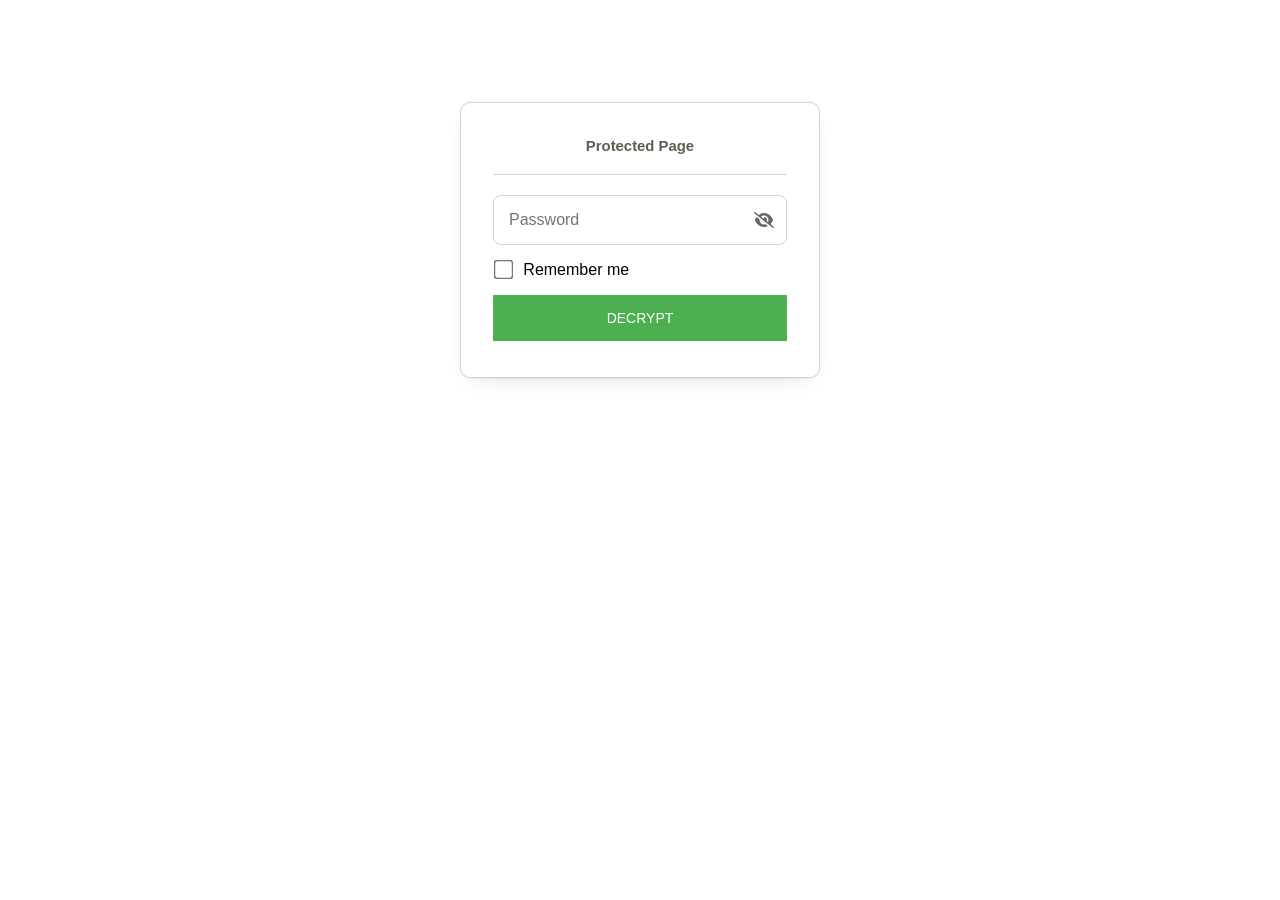
==== commit 9f15fe80: "updates" ====
--- a/index.html
+++ b/index.html
@@ -172,6 +172,70 @@
                 }
             }
         </style>
+
+        <style>
+            /* --- VU docs: match the guide's own background so nothing flashes --- */
+            .staticrypt-html, .staticrypt-body {
+                background: #ffffff !important;
+                font-family: "Open Sans", -apple-system, BlinkMacSystemFont, "Segoe UI", Roboto, Helvetica, Arial, sans-serif !important;
+            }
+            @media (prefers-color-scheme: dark) {
+                .staticrypt-html, .staticrypt-body { background: #131512 !important; }
+            }
+            html[data-vu-theme="light"], html[data-vu-theme="light"] .staticrypt-body { background: #ffffff !important; }
+            html[data-vu-theme="dark"],  html[data-vu-theme="dark"]  .staticrypt-body { background: #131512 !important; }
+
+            /* the full-viewport wrapper carries staticrypt's default green — drop it */
+            .staticrypt-content { background: transparent !important; }
+            .staticrypt-password-container { background: #ffffff !important; border-radius: 8px; }
+            @media (prefers-color-scheme: dark) {
+                .staticrypt-password-container { background: #20221e !important; }
+            }
+            html[data-vu-theme="light"] .staticrypt-password-container { background: #ffffff !important; }
+            html[data-vu-theme="dark"]  .staticrypt-password-container { background: #20221e !important; }
+
+            /* no spinner: a remembered decrypt should paint nothing at all */
+            .staticrypt-spinner, .staticrypt-spinner-container { display: none !important; }
+
+            /* login card, only seen on first visit */
+            .staticrypt-form {
+                background: #ffffff !important;
+                border: 1px solid #d0d5d2;
+                border-radius: 10px;
+                box-shadow: 0 1px 2px rgba(26,26,26,.05), 0 8px 24px -16px rgba(26,26,26,.28) !important;
+                padding: 36px 32px !important;
+            }
+            .staticrypt-title { font-weight: 700; font-size: 1.1rem; color: #212121; }
+            .staticrypt-instructions p { color: #5a5f52; font-size: .93rem; }
+            .staticrypt-hr { border-top-color: #d0d5d2 !important; }
+            .staticrypt-form input[type="password"], .staticrypt-form input[type="text"] {
+                border: 1px solid #d0d5d2 !important; border-radius: 8px !important; background: #ffffff !important;
+            }
+            .staticrypt-form button {
+                background: #90bd3e !important; color: #16240a !important;
+                border-radius: 8px !important; font-weight: 700 !important; letter-spacing: .02em;
+            }
+            @media (prefers-color-scheme: dark) {
+                .staticrypt-form { background: #1b1d19 !important; border-color: #3a3d36; }
+                .staticrypt-title { color: #e9ebe5; }
+                .staticrypt-instructions p, .staticrypt-label { color: #a6ab9e; }
+                .staticrypt-form input[type="password"], .staticrypt-form input[type="text"] {
+                    background: #20221e !important; border-color: #3a3d36 !important; color: #e9ebe5 !important;
+                }
+                .staticrypt-hr { border-top-color: #3a3d36 !important; }
+            }
+            html[data-vu-theme="dark"] .staticrypt-form { background: #1b1d19 !important; border-color: #3a3d36; }
+            html[data-vu-theme="dark"] .staticrypt-title { color: #e9ebe5; }
+            html[data-vu-theme="dark"] .staticrypt-instructions p { color: #a6ab9e; }
+            html[data-vu-theme="dark"] .staticrypt-form input { background: #20221e !important; border-color: #3a3d36 !important; color: #e9ebe5 !important; }
+        </style>
+        <script>
+            /* carry the guide's saved light/dark choice into the interstitial */
+            try {
+                var _t = localStorage.getItem('vu-guide-theme');
+                if (_t === 'dark' || _t === 'light') document.documentElement.setAttribute('data-vu-theme', _t);
+            } catch (e) {}
+        </script>
     </head>
 
     <body class="staticrypt-body">
@@ -820,7 +884,7 @@
                 templateToggleAltShow = "Show password",
                 templateToggleAltHide = "Hide password",
                 isRememberEnabled = true,
-                staticryptConfig = {"staticryptEncryptedMsgUniqueVariableName":"[base64]","isRememberEnabled":true,"rememberDurationInDays":30,"staticryptSaltUniqueVariableName":"200c8dcc32035da856994c0fa2f22491"};
+                staticryptConfig = {"staticryptEncryptedMsgUniqueVariableName":"[base64]","isRememberEnabled":true,"rememberDurationInDays":30,"staticryptSaltUniqueVariableName":"200c8dcc32035da856994c0fa2f22491"};
 
             // you can edit these values to customize some of the behavior of StatiCrypt
             const templateConfig = {
